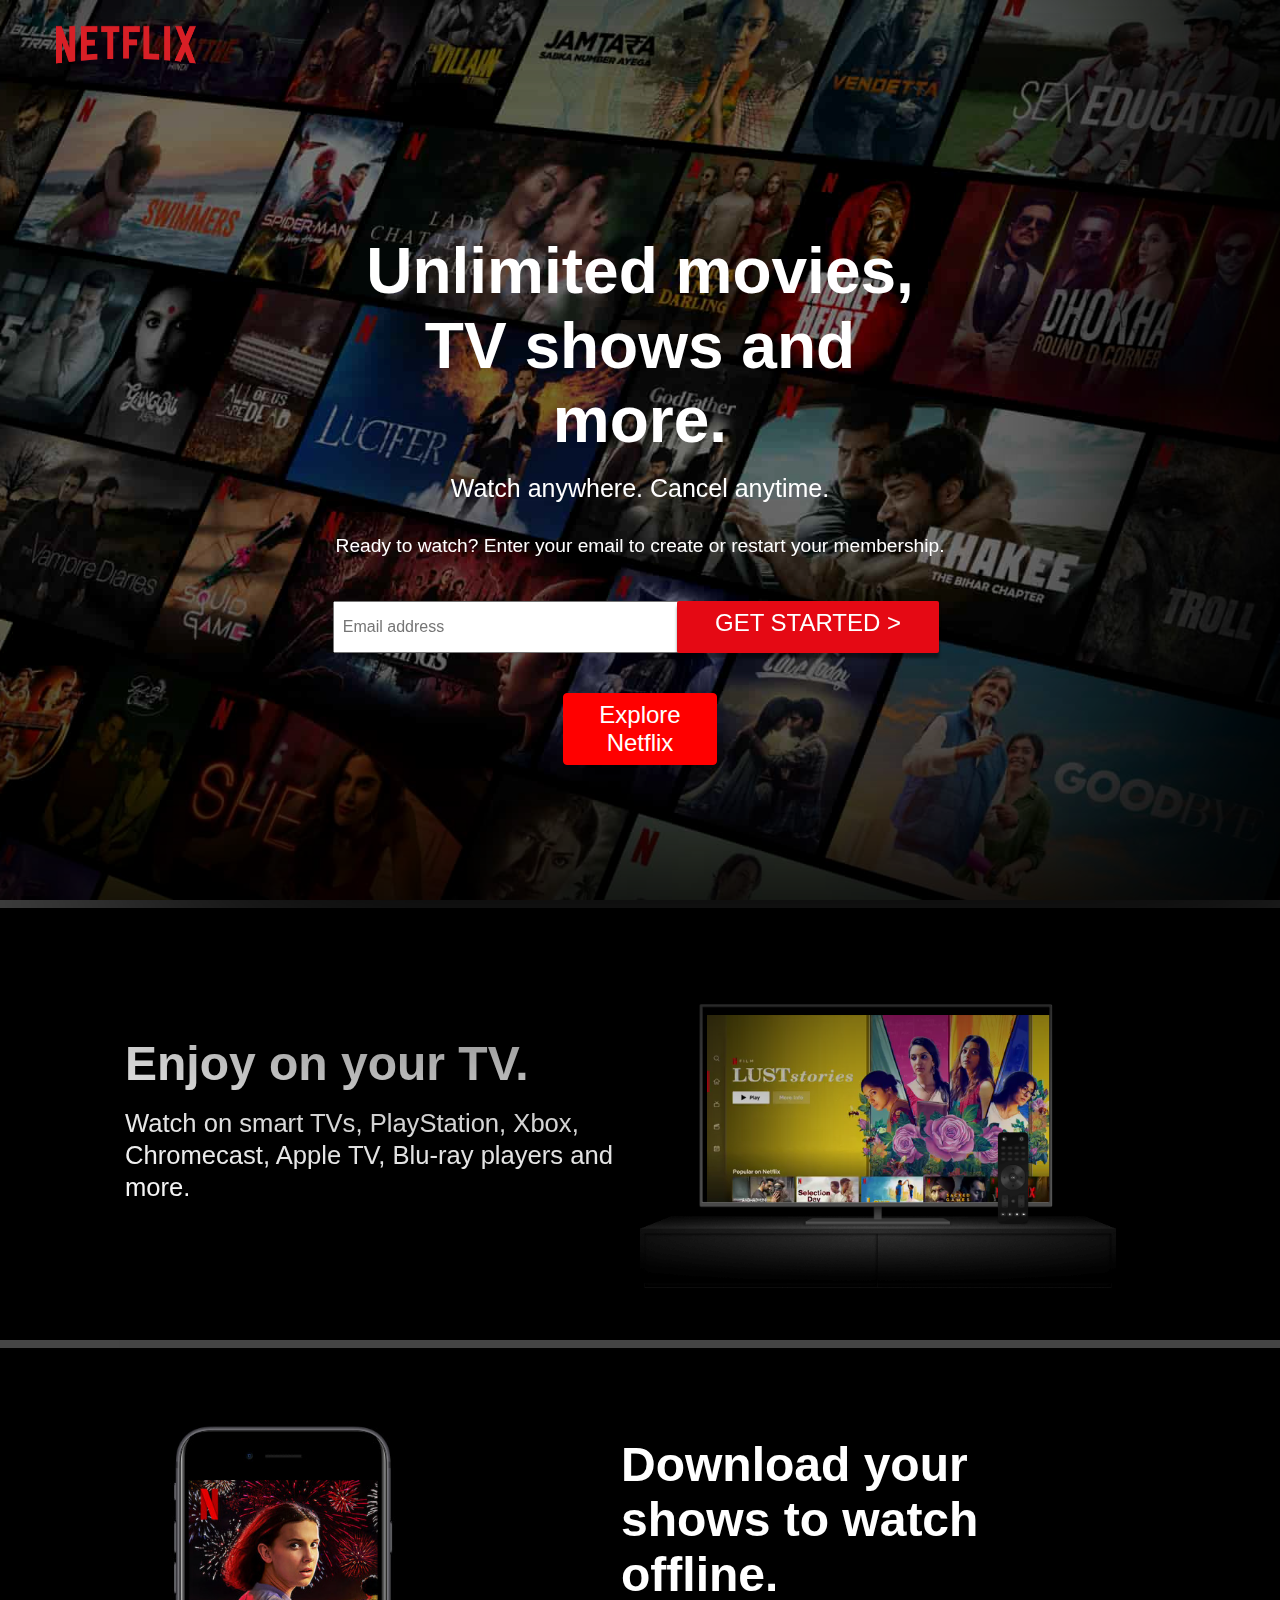
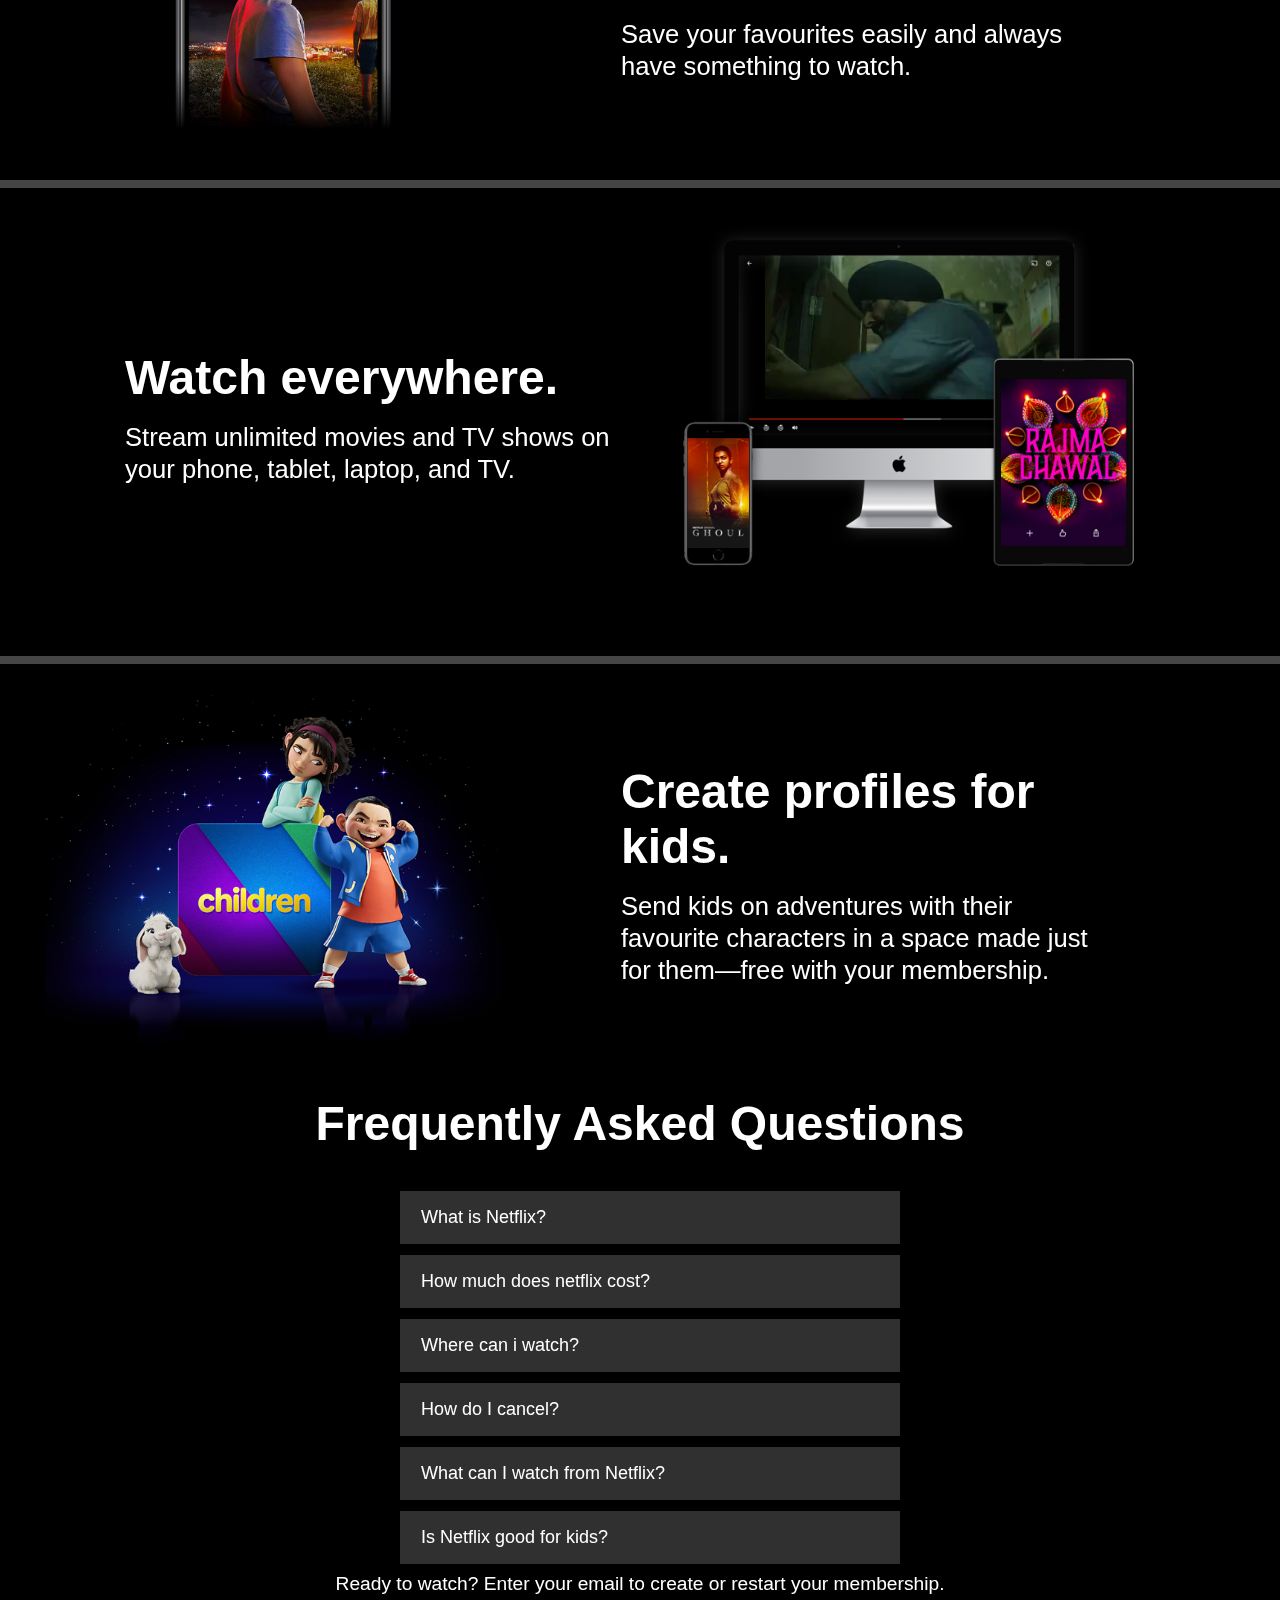
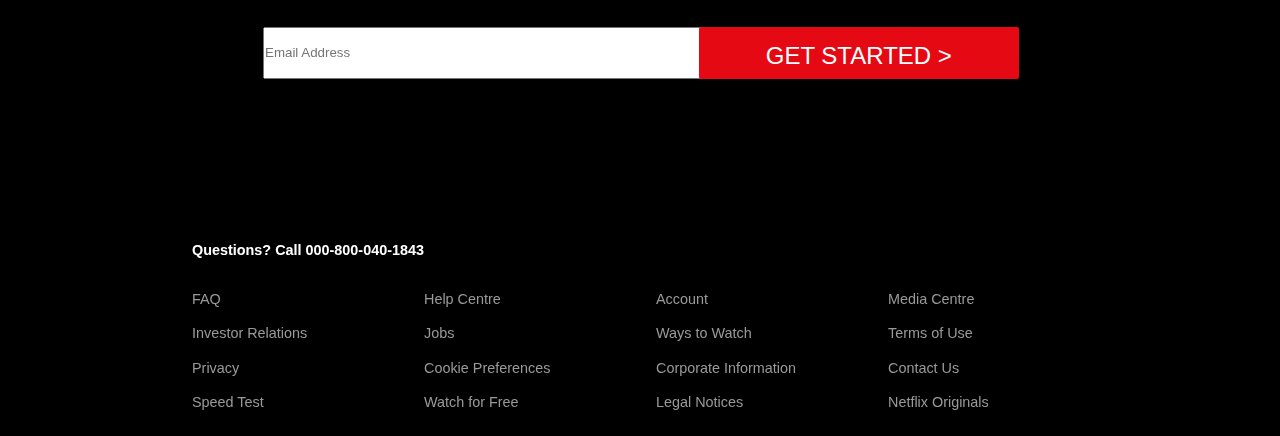
==== index.html @ 0d0150f9 "first commit" ====
<!DOCTYPE html>
<html lang="en">

<head>
    <meta charset="UTF-8">
    <meta name="viewport" content="width=device-width, initial-scale=1.0">
    <link rel="stylesheet" href="static/styleindex.css">
    <link rel="shortcut icon" href="static/icon.png" type="images/x-icon" />
    <title>Welcome to Netflix</title>
</head>

<body>
    <header class="showcase">

        <div class="showcase-top">
            <img src="static/logo.png" alt="Netflix Logo">
            <button class="btn btn-rounded" onclick="login()">Sign In</button>
        </div>
        <div class="showcase-content">
            <h1>Unlimited movies, TV shows and more.</h1>
            <h3>Watch anywhere. Cancel anytime.</h3>
            <p>Ready to watch? Enter your email to create or restart your membership.</p>
            <input type="email" name="email" id="mail" placeholder="Email address">
            <a href="#" class="btn btn-lg">GET STARTED ></a>

        </div>
        <div class="showcase-bottom">
            <button class="btn1" onclick="newpage()">
                Explore Netflix
            </button>

        </div>
    </header>

    <section class="style-cards">

        <div class="card-1">
            <div class="desc-1">
                <h1>Enjoy on your TV.</h1>
                <h3>Watch on smart TVs, PlayStation, Xbox, Chromecast, Apple TV, Blu-ray players and more.</h3>
            </div>
            <img src="static/tv.png" alt="Netflix TV">
            <video class="video-1" autoplay="" playsinline="" muted="" loop="">
                <source src="static/1.m4v" type="video/mp4">
            </video>
        </div>
        <div class="card-2">
            <img src="static/3.jpg" alt="Netflix Mobile">
            <div class="desc-2">
                <h1>Download your shows to watch offline.</h1>
                <h3>Save your favourites easily and always have something to watch.</h3>
            </div>
        </div>
        <div class="card-3">
            <div class="desc-3">
                <h1>Watch everywhere.</h1>
                <h3>Stream unlimited movies and TV shows on your phone, tablet, laptop, and TV.</h3>
            </div>
            <img src="static/4.png" alt="Device-Pile-In">
            <video class="video-2" autoplay="" playsinline="" muted="" loop="">
                <source src="static/2.m4v" type="video/mp4">
            </video>
        </div>
        <div class="card-0">
            <img src="static/2.jpg" alt="Netflix Mobile">
            <div class="desc-0">
                <h1>Create profiles for kids.</h1>
                <h3>Send kids on adventures with their favourite characters in a space made just for them—free with your
                    membership.</h3>
            </div>
        </div>
    </section>

    <section class="lastsec">
        <div class="faq">
            <h1>Frequently Asked Questions</h1>
          
            <div class="FAQ__list">
                <div class="FAQ__accordian">
                  <button class="FAQ__title">
                    What is Netflix?<i class="fal fa-plus"></i>
                  </button>
                  <div class="FAQ__visible">
                    <p>
                      Netflix is a streaming service that offers a wide variety of
                      award-winning TV shows, movies, anime, documentaries and more –
                      on thousands of internet-connected devices.
                    </p>
                    <p>
                      You can watch as much as you want, whenever you want, without a
                      single ad – all for one low monthly price. There's always
                      something new to discover, and new TV shows and movies are added
                      every week!
                    </p>
                  </div>
                </div>
                <div class="FAQ__accordian">
                  <button class="FAQ__title">
                    How much does netflix cost?<i class="fal fa-plus"></i>
                  </button>
                  <div class="FAQ__visible">
                    <p>
                      Watch Netflix on your smartphone, tablet, Smart TV, laptop, or
                      streaming device, all for one fixed monthly fee. Plans range
                      from ₹ 199 to ₹ 799 a month. No extra costs, no contracts.
                    </p>
                  </div>
                </div>
                <div class="FAQ__accordian">
                  <button class="FAQ__title">
                    Where can i watch?<i class="fal fa-plus"></i>
                  </button>
                  <div class="FAQ__visible">
                    <p>
                      Watch anywhere, anytime, on an unlimited number of devices. Sign
                      in with your Netflix account to watch instantly on the web at
                      netflix.com from your personal computer or on any
                      internet-connected device that offers the Netflix app, including
                      smart TVs, smartphones, tablets, streaming media players and
                      game consoles.
                    </p>
                    <p>
                      You can also download your favourite shows with the iOS,
                      Android, or Windows 10 app. Use downloads to watch while you're
                      on the go and without an internet connection. Take Netflix with
                      you anywhere.
                    </p>
                  </div>
                </div>
                <div class="FAQ__accordian">
                  <button class="FAQ__title">
                    How do I cancel?<i class="fal fa-plus"></i>
                  </button>
                  <div class="FAQ__visible">
                    <p>
                      Netflix is flexible. There are no annoying contracts and no commitments. You can easily cancel your account online in two clicks. There are no cancellation fees – start or stop your account anytime.
                    </p>
                  </div>
                </div>
                <div class="FAQ__accordian">
                  <button class="FAQ__title">
                    What can I watch from Netflix?<i class="fal fa-plus"></i>
                  </button>
                  <div class="FAQ__visible">
                    <p>
                      Netflix has an extensive library of feature films, documentaries, TV shows, anime, award-winning Netflix originals, and more. Watch as much as you want, anytime you want.
                    </p>
                  </div>
                </div>
                <div class="FAQ__accordian">
                  <button class="FAQ__title">
                    Is Netflix good for kids?<i class="fal fa-plus"></i>
                  </button>
                  <div class="FAQ__visible">
                    <p>The Netflix Kids experience is included in your membership to give parents control while kids enjoy family-friendly TV shows and films in their own space.</p>
                    <p>Kids profiles come with PIN-protected parental controls that let you restrict the maturity rating of content kids can watch and block specific titles you don’t want kids to see.</p>
                  </div>
                </div>
              </div>

            
            <p>Ready to watch? Enter your email to create or restart your membership.</p>
            <div class="input">
                <input type="email" name="email" placeholder="Email Address"
                    style="margin-left:170px; margin-top:24px;">
                <a href="#" class="btn2" style="margin-top:24px;"><button>GET STARTED ></button></a>
            </div>
        </div>
    </section>


    <footer class="footer">
        <p>Questions? Call 000-800-040-1843</p>
        <div class="footer-cols">

            <ul>
                <li><a href="#">FAQ</a></li>
                <li><a href="#">Investor Relations</a></li>
                <li><a href="#">Privacy</a></li>
                <li><a href="#">Speed Test</a></li>
            </ul>
            <ul>
                <li><a href="#">Help Centre</a></li>
                <li><a href="#">Jobs</a></li>
                <li><a href="#">Cookie Preferences</a></li>
                <li><a href="#">Watch for Free</a></li>
            </ul>
            <ul>
                <li><a href="#">Account</a></li>
                <li><a href="#">Ways to Watch</a></li>
                <li><a href="#">Corporate Information</a></li>
                <li><a href="#">Legal Notices</a></li>
            </ul>
            <ul>
                <li><a href="#">Media Centre</a></li>
                <li><a href="#">Terms of Use</a></li>
                <li><a href="#">Contact Us</a></li>
                <li><a href="#">Netflix Originals</a></li>
            </ul>
        </div>


    </footer>


    <script src="static/jsforindex.js">   </script>
</body>

</html>
---- static/styleindex.css ----
:root{
    --primary-color: #e50914;
    --dark-color: #141414;
    --light-color: #f4f4f4;
}

*{
    margin: 0;
    padding: 0;
}

body{
    font-family: Arial, Helvetica, sans-serif;
    background: #000000;
    color: #999999;
}

ul{
    list-style: none;
}

h1,h2,h3,h4{
    color: #ffffff;
}

h3{
    font-weight: lighter;
}

a{
    color: #ffffff;
    text-decoration: none;
}

p{
    margin: 0.5rem 0;
    font-weight: bold;
    color: #ffffff;
}

img{
    width: 100%;
}

.showcase{
    width: 100%;
    height: 100vh;
    position: relative;
    background: url("newcover.jpg") no-repeat center center/cover;
}

.showcase::after{
    content: "";
    position: absolute;
    top: 0;
    left: 0;
    width: 100%;
    height: 100%;
    z-index: 1;
    background: rgba(0, 0, 0, 0.4);
    box-shadow: 120px 100px 250px #000000 , inset -120px -100px 250px #000000;
}

.showcase-top{
    position: relative;
    z-index: 2;
    height: 90px;
}
.showcase-bottom{
    border-width: 10px;
    font-size: 6px;
    position: relative;
    margin: 0 30%;
    z-index: 4;
    display: flex;
    flex-direction: column;
    justify-content: center;
    text-align: center;
    align-items: center;
    margin-top: 7rem;
}
.showcase-top img{
    width: 140px;
    position: absolute;
    top: 50%;
    left: 0;
    transform: translate(40% , -50%);
}

.showcase-top a{
    position: absolute;
    top: 50%;
    right: 0;
    transform: translate(-60% , -50%);
}

.showcase-content{
    position: relative;
    margin: 0 26%;
    z-index: 2;
    display: flex;
    flex-direction: column;
    justify-content: center;
    text-align: center;
    align-items: center;
    margin-top: 9rem;
}

.showcase-content h1{
    font-weight: 700;
    font-size: 64px;
    margin: 0 30px;
    max-width: 800px;
    line-height: 74.5px;
}

.showcase-content h3{
    color: white;
    font-size: 25px;
    margin: 16px 0;
}

.showcase-content p{
    font-size: 19.2px;
    font-weight: 300;
    padding-top: 0.5rem;
    padding-bottom: 1rem;
}

.showcase-content input{
    position: absolute;
    left: 0;
    bottom: -8vh;
    width: 454px;
    height: 3rem;
    font-size: 1rem;
    padding-left: 0.5rem;
}

.btn{
    display: inline-block;
    background: var(--primary-color);
    color: white;
    padding: 0.5rem 1.2rem;
    font-size: 1rem;
    text-align: center;
    border: none;
    cursor: pointer;
    border-radius: 2px;
    margin-right: 0.5rem;
    outline: none;
    box-shadow: 0 5px 3px rgba(0, 0, 0, 0.45);
}

.btn:hover{
    opacity: 0.9;
}

.btn-rounded{
    border-radius: 5px;
    margin-left: 1380px;
    margin-top: 15px;
}

.showcase-content .btn-lg{
    position: absolute;
    right: 0;
    bottom: -8vh;
    padding: 0.5rem 1.2rem;
    font-size: 1.5rem;
    text-transform: uppercase;
    height: 36px;
    width: 14rem;
}

.card-0 , 
.card-1,
.card-2,
.card-3{
    border-top: 8px rgb(69, 69, 69) solid;
    padding: 50px;
}

.card-0{
    position: relative;
    display: inline-grid;
    grid-template-columns: 40% 50%;
    text-align: left;
    align-items: center;
    padding: 25px 45px 50px;
}

.desc-0{
    padding-left: 100px;
}

.card-1{
    position: relative;
    display: inline-grid;
    grid-template-columns: 50% 40%;
    text-align: left;
    align-items: center;
    padding: 25px 45px 50px;
}

.desc-1{
    padding-left: 80px;
}

.style-cards h1{
    font-size: 3rem;
    padding: 1rem;
    padding-left: 0;
}

.style-cards h3{
    font-size: 1.6rem;
    line-height: 2rem;
}

.card-1 video{
    position: relative;
    width: 100%;
    height: 54%;
    grid-column: 2/2;
    grid-row: 1/2;
    z-index: -1;
}

.card-1 img{
    grid-column: 2/2;
    grid-row: 1/2;
}

.card-2{
    position: relative;
    display: inline-grid;
    grid-template-columns: 40% 50%;
    text-align: left;
    align-items: center;
    padding: 25px 45px 50px;
}

.desc-2{
    padding-left: 100px;
}

.card-3{
    position: relative;
    display: inline-grid;
    grid-template-columns: 50% 40%;
    text-align: left;
    align-items: center;
    padding: 25px 45px 50px;
}

.desc-3{
    padding-left: 80px;
    padding-right: 20px;
}

.card-3 img{
    width: 110%;
    grid-column: 2/2;
    grid-row: 1/2;
}

.card-3 video{
    position: relative;
    top: -87px;
    left: 125px;
    width: 65%;
    height: 78%;
    grid-column: 2/2;
    grid-row: 1/2;
    z-index: -1;
}

.faq{
    text-align: center;
}

.faq h1{
    padding-bottom: 40px;
    font-size: 3rem;
}

.questions{
    display: flex;
    flex-direction: column;
    flex-basis: 40%;
    align-items: center;
}

.questions li{
    padding: 20px 30px;
    margin: 5px;
    font-size: 1.6rem;
    background-color: #303030;
    color: white;
    text-align: left;
    width: 50%;
}

.faq p{
    padding-top: 0px;
    font-size: 1.2rem;
    font-weight: 200;
}

.input{
    display: inline-grid;
    align-items: center;
    grid-template-columns: 50% 40%;
}

.input input{
    width: 600px;
    height: 3rem;
}

.input button{
    height: 3.25rem;
    width: 320px;
    left: 20px;
    text-align: center;
    background-color: var(--primary-color);
    font-size: 1.5rem;
    padding: 15px 32px;
    border: none;
    border-radius: 2px;
    color: white;
}

.footer{
    max-width: 70%;
    margin: 1rem auto;
    margin-top: 155px;
    overflow: auto;
}

.footer ,
.footer a{
    color: #999999;
    font-size: 0.9rem;
}

.footer p{
    margin-bottom: 1.5rem;
}

.footer .footer-cols{
    display: grid;
    grid-template-columns: repeat(4 , 1fr);
    grid-gap: 2rem;
}

.footer li{
    line-height: 2.4;
    
}



.FAQ__accordian {
    width: 100%;
  }
  .FAQ__title {
    width: 100%;
    display: flex;
    justify-content: space-between;
    padding: 15px 20px;
    font-size: 18px;
    background-color: #303030;
    border: 1px solid #303030;
    color: white;
  }
  
  .FAQ__visible {
    background-color: #303030;
    border-top: 1px solid black;
    max-height: 0;
    overflow: hidden;
    transition: max-height 0.5s ease-in-out;
  }
  
  .FAQ__visible > p {
    margin: 1rem;
  }
  .FAQ__list__container {
    border-top: 8px solid #222;
    padding: 2rem 0;
  }
  .FAQ__heading {
    font-size: 20px;
    text-align: center;
    font-weight: 600;
    margin: 1rem 3rem;
  }
  
  .FAQ__list {
    display: flex;
    flex-direction: column;
    justify-content: center;
    align-items: center;
    gap: 10px;
    margin-right: 380px;
    margin-left: 400px;

  }


  .btn1{

    background-color: red;
    color: white;
    height: 8vh;
    width: 12vw;
    font-size: 24px;
    border: 1px solid red;
    border-radius: 4px;

}
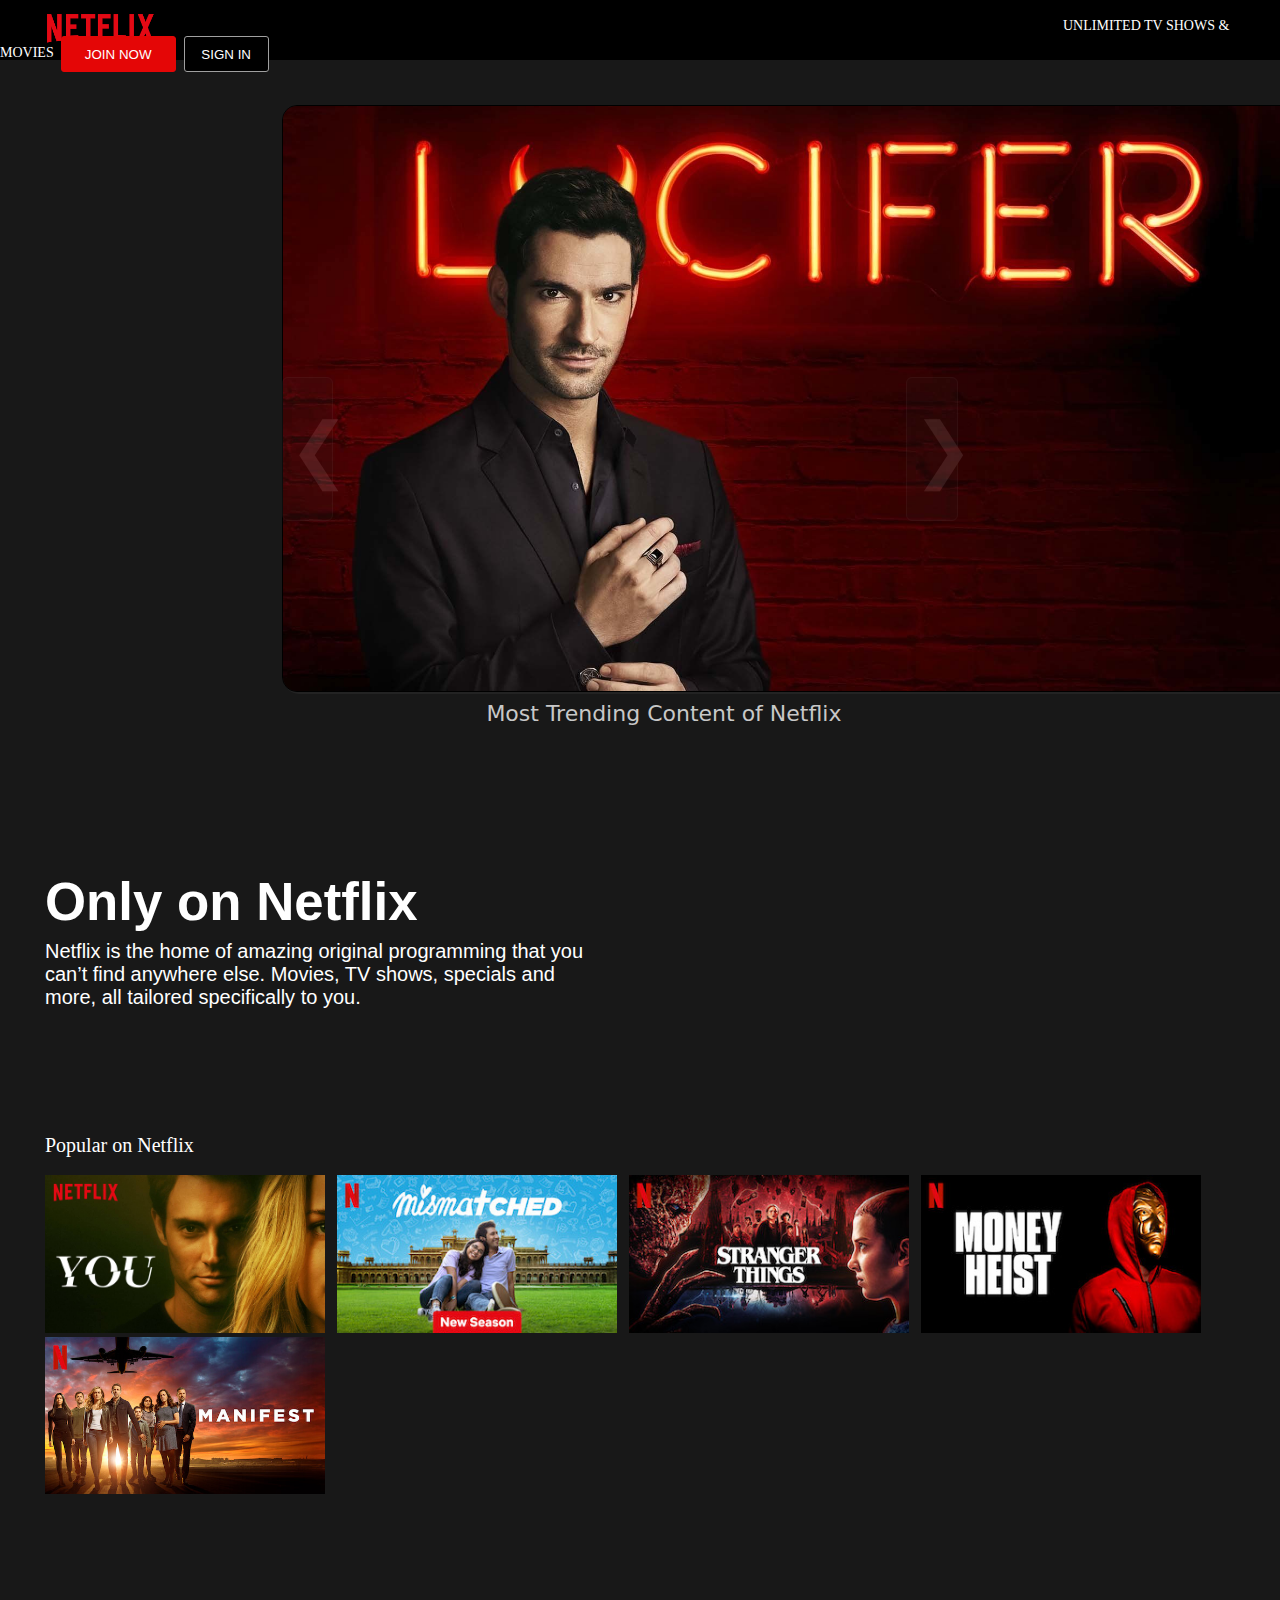
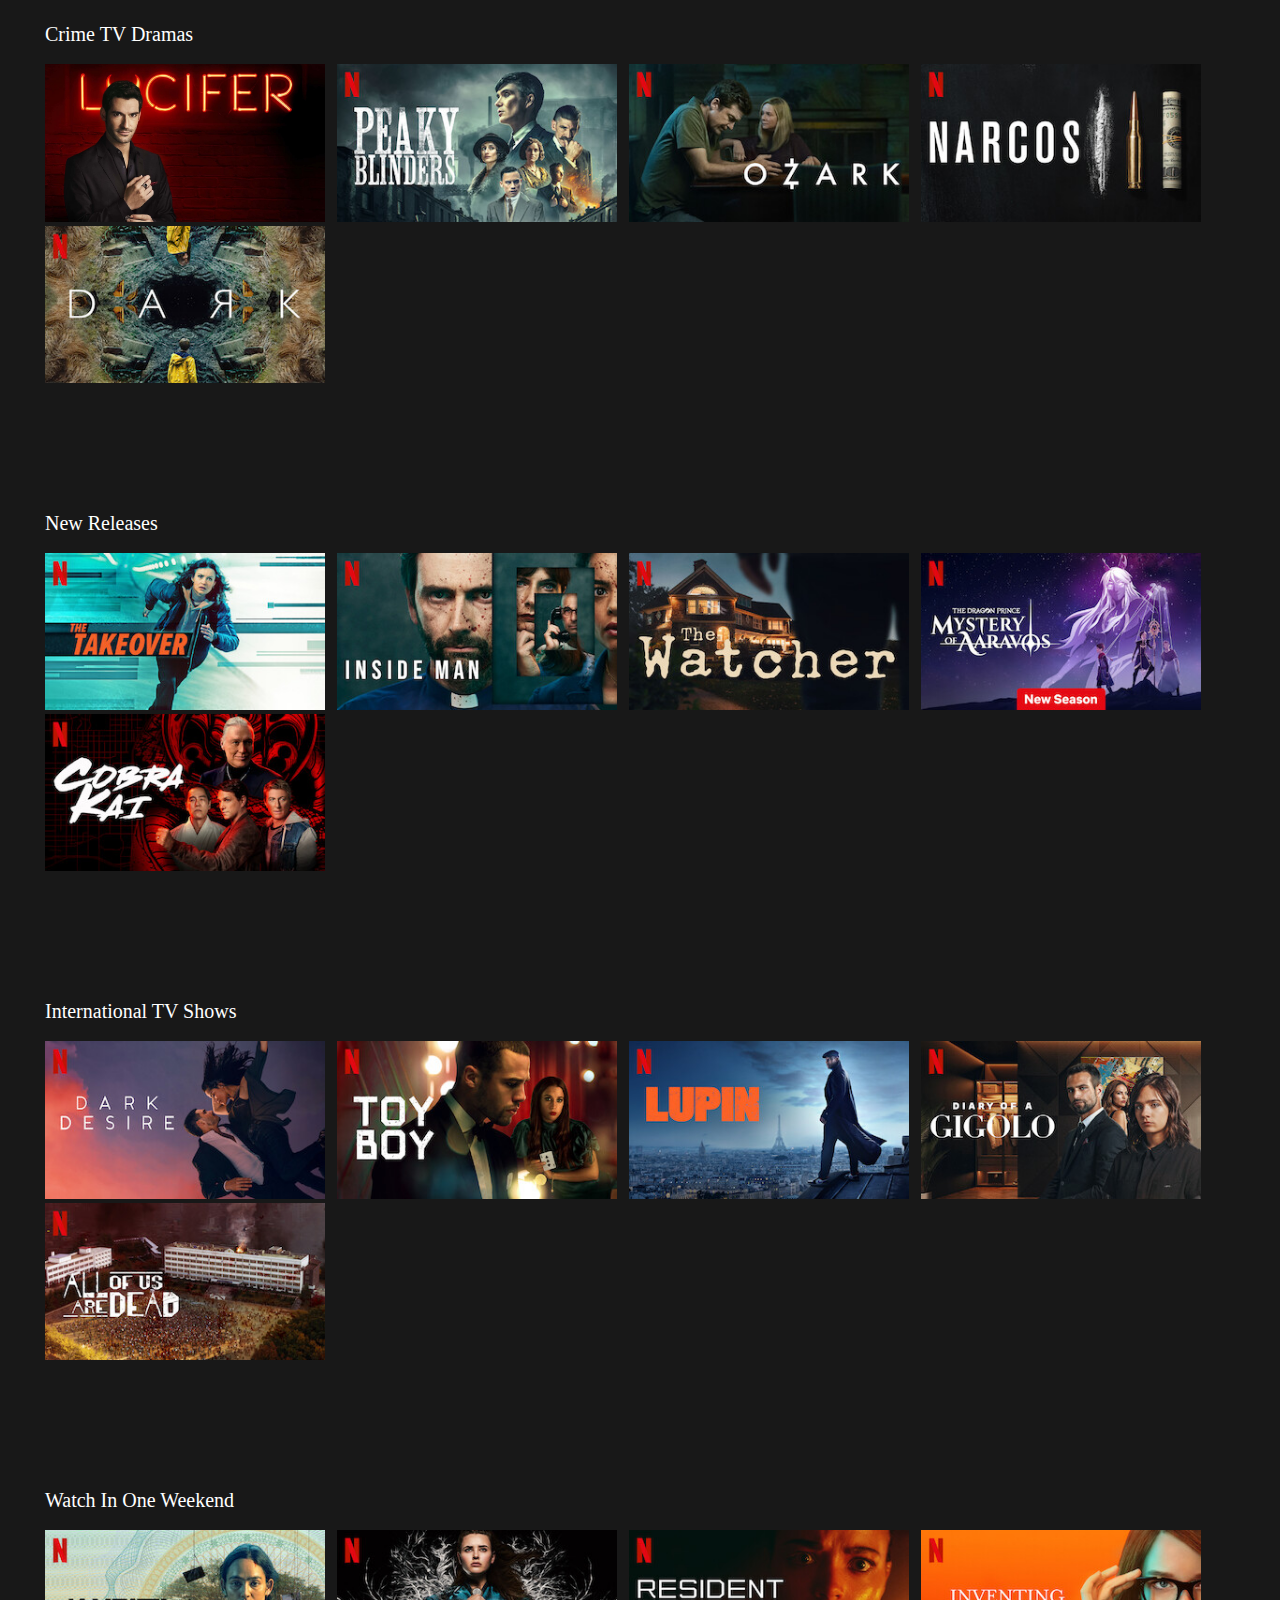
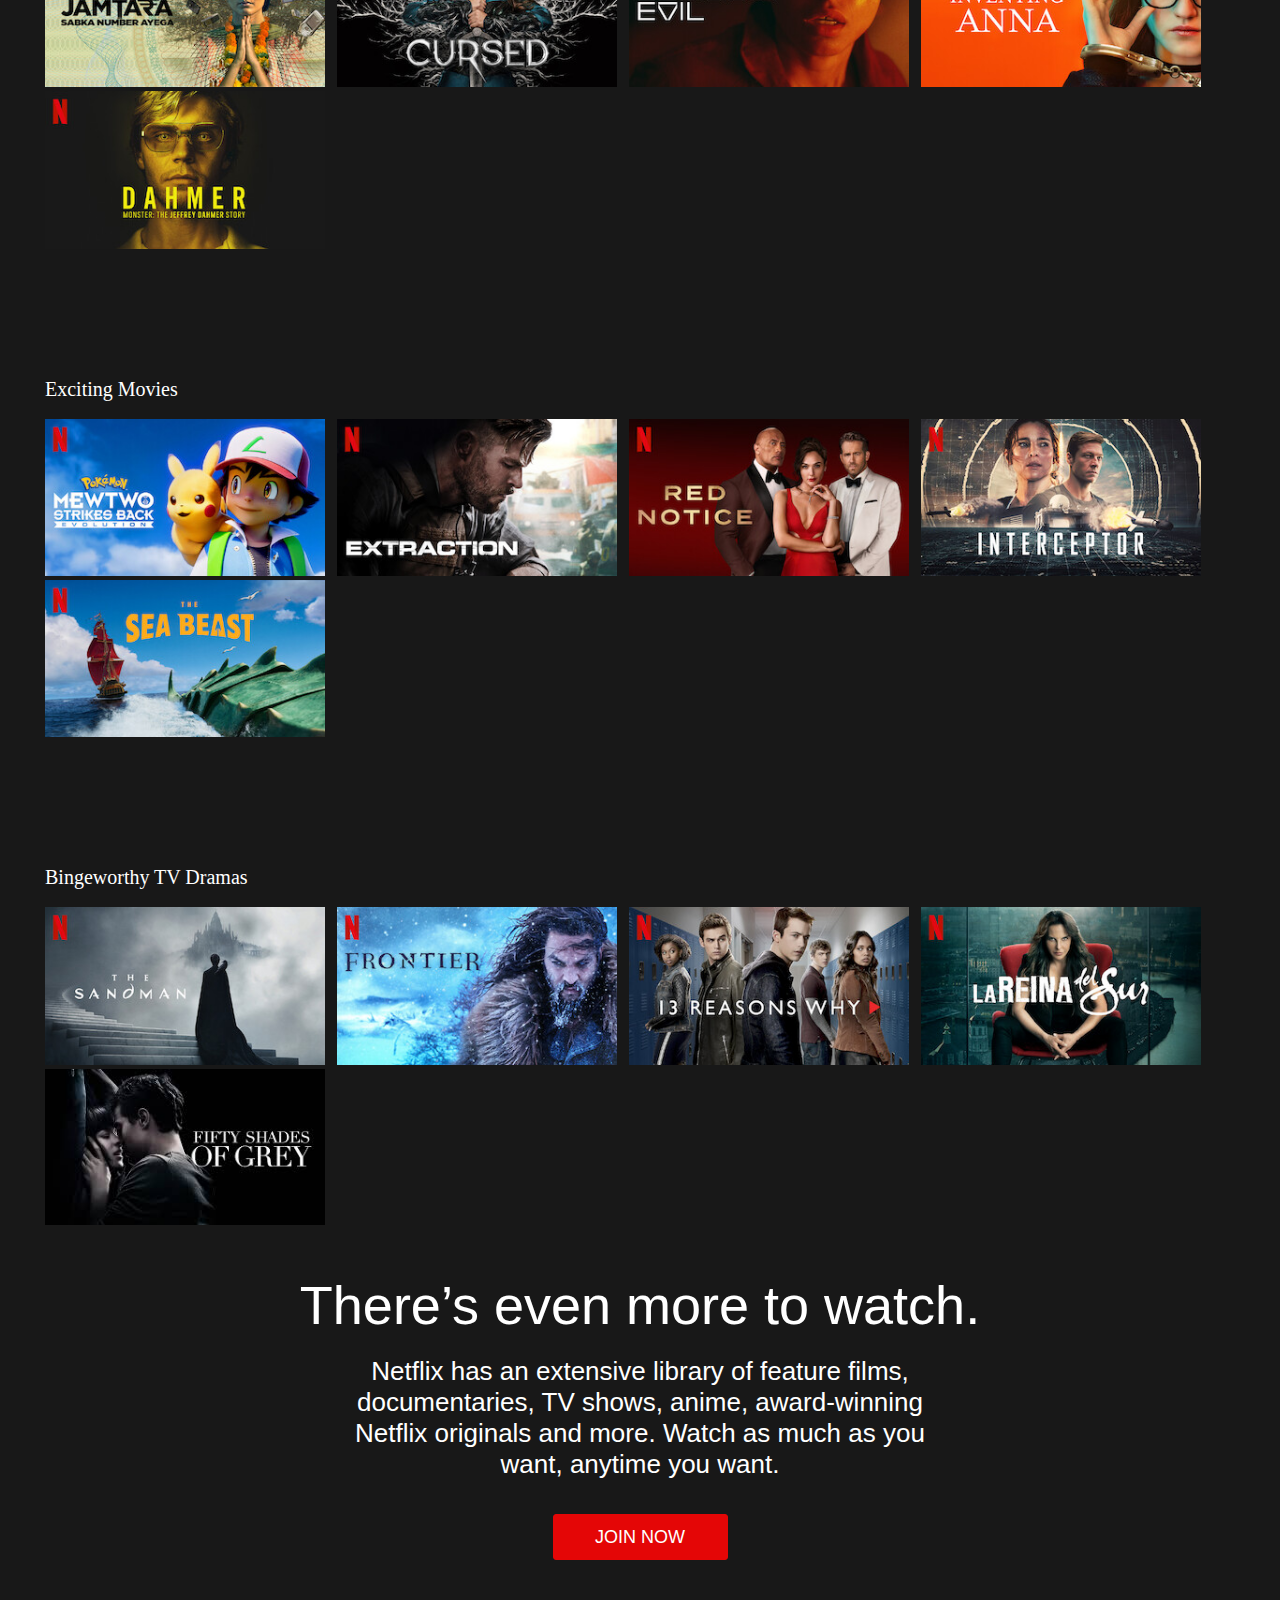
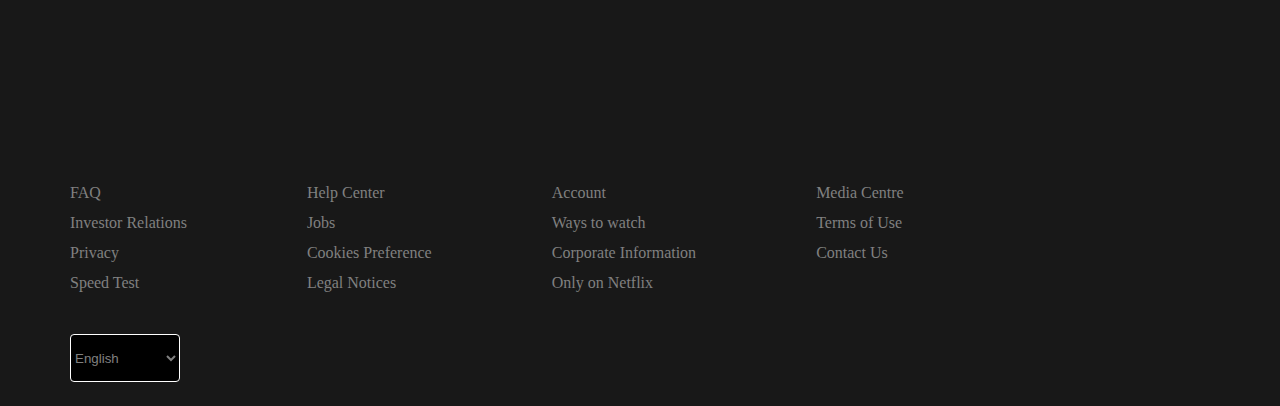
==== commit 1b7816e3: "new update" ====
--- a/index.html
+++ b/index.html
@@ -3,207 +3,348 @@
 
 <head>
     <meta charset="UTF-8">
+    <meta http-equiv="X-UA-Compatible" content="IE=edge">
     <meta name="viewport" content="width=device-width, initial-scale=1.0">
-    <link rel="stylesheet" href="static/styleindex.css">
+    <title>Welcome to Netflix-Explore Page</title>
+    <link rel="stylesheet" href="static/CSS/style1.css">
     <link rel="shortcut icon" href="static/icon.png" type="images/x-icon" />
-    <title>Welcome to Netflix</title>
+
+
+    <style>
+        .mySlides {
+
+
+
+            border: 1px solid black;
+
+            border-radius: 15px;
+            box-shadow: 2px 2px #232323;
+
+            height: 65vh;
+            
+
+            padding-top: 0vh;
+            margin-left: 22vw;
+            position: relative;
+            position: relative;
+            filter: brightness();
+
+            top: 5vh;
+     
+
+        }
+
+        .left {
+
+            background-color: rgb(45, 44, 44);
+            border: 1px solid gray;
+            border-radius: 6px;
+            color: white;
+            height: 16vh;
+            width: 4vw;
+            font-size: 8vh;
+            position: relative;
+            bottom: 30vh;
+            left: 22vw;
+            opacity: 0.1;
+        }
+
+        .right {
+
+            background-color: rgb(45, 44, 44);
+            border: 1px solid gray;
+            border-radius: 6px;
+            color: white;
+            height: 16vh;
+            width: 4vw;
+            font-size: 8vh;
+            position: relative;
+            bottom: 30vh;
+            left: 66.5vw;
+            opacity: 0.1;
+
+        }
+
+        #text{
+
+            font-size: 22px;
+            color: rgb(200, 200, 200);
+            font-family: system-ui, -apple-system, BlinkMacSystemFont, 'Segoe UI', Roboto, Oxygen, Ubuntu, Cantarell, 'Open Sans', 'Helvetica Neue', sans-serif;
+            padding-left: 38vw;
+		position:relative;
+		bottom:10vh;
+            
+        }
+    </style>
+
+
 </head>
 
 <body>
-    <header class="showcase">
-
-        <div class="showcase-top">
-            <img src="static/logo.png" alt="Netflix Logo">
-            <button class="btn btn-rounded" onclick="login()">Sign In</button>
+    <header>
+        <nav class="bar1">
+            <img src="static/netlogo.png" alt="no image" width=" 135px" id="img1">
+
+            <small id="txt1">UNLIMITED TV SHOWS & MOVIES</small>
+            <button class="btn1" onclick="joinpage()">JOIN NOW</button>
+            <button class="btn2" onclick="loginpage()">SIGN IN</button>
+        </nav>
+    </header>
+    <span >
+
+        <img class="mySlides" src="static/lucifer.jpg">
+        <video class="mySlides" src="static/Official Trailer _ Season 1 _ LUCIFER.mp4" autoplay muted></video>
+
+
+        <img class="mySlides" src="static/stranger.jpg">
+        <video class="mySlides" src="static/Stranger Things 4 _ Volume 2 Trailer _ Netflix.mp4" autoplay muted></video>
+        <img class="mySlides" src="static/you.jpg">
+        <video class="mySlides" src="static/y2mate.com - YOU  Trailer 2 HD  Netflix_720p.mp4" muted autoplay></video>
+        <img class="mySlides" src="static/manifest.jpg">
+        <video class="mySlides" src="static/Manifest_ Season 4 _ Official Trailer _ Netflix.mp4" autoplay muted></video>
+        <button class="left" onclick="plusDivs(-1)">&#10094;</button>
+        <button class="right" onclick="plusDivs(+1)">&#10095;</button>
+
+    </span>
+    <br>
+    <big id="text">Most Trending Content of Netflix</big>
+
+    <div class="box1">
+        <h1 style="font-size: 44px ; color: white ; font-family: Helvetica Neue,Helvetica,Arial,sans-serif;"> <big>Only
+                on Netflix </big></h1>
+        <p class="para1">
+            Netflix is the home of amazing original programming that you can’t find anywhere else. Movies, TV shows,
+            specials and more, all tailored specifically to you.
+        </p>
+    </div>
+
+    <div class="box2">
+        <big id="sub1">Popular on Netflix</big>
+        <br>
+        <br>
+        <span class="container1">
+            <a href="" style="padding-right: 8px ; " id="you"><img src="static/you.jpg" alt="no image" width="280vw"></a>
+            <a href="" style="padding-right: 8px ;"><img src="static/mismatched.jpg" alt="no image" width="280vw"></a>
+            <a href="" style="padding-right: 8px ;"><img src="static/strangerthing.jpg" alt="no image" width="280vw"></a>
+            <a href="" style="padding-right: 8px ;"><img src="static/money.jpg" alt="no image" width="280vw"></a>
+            <a href="" style="padding-right: 8px ;"><img src="static/manifest.jpg" alt="no image" width="280vw"></a>
+        </span>
+    </div>
+
+    <div class="box3">
+        <big id="sub2">Crime TV Dramas</big>
+        <br>
+        <br>
+        <span class="container">
+            <a href="" style="padding-right: 8px ; "><img src="static/lucifer.jpg" alt="no image" width="280vw"></a>
+            <a href="" style="padding-right: 8px ;"><img src="static/peaky.jpg" alt="no image" width="280vw"></a>
+            <a href="" style="padding-right: 8px ;"><img src="static/ozark.jpg" alt="no image" width="280vw"></a>
+            <a href="" style="padding-right: 8px ;"><img src="static/nacros.jpg" alt="no image" width="280vw"></a>
+            <a href="" style="padding-right: 8px ;"><img src="static/dark.jpg" alt="no image" width="280vw"></a>
+        </span>
+    </div>
+
+
+    <div class="box4">
+        <big id="sub3">New Releases</big>
+        <br>
+        <br>
+        <span class="container3">
+            <a href="" style="padding-right: 8px ; "><img src="static/takeover.jpg" alt="no image" width="280vw"></a>
+            <a href="" style="padding-right: 8px ;"><img src="static/inside.jpg" alt="no image" width="280vw"></a>
+            <a href="" style="padding-right: 8px ;"><img src="static/watcher.jpg" alt="no image" width="280vw"></a>
+            <a href="" style="padding-right: 8px ;"><img src="static/drgon.jpg" alt="no image" width="280vw"></a>
+            <a href="" style="padding-right: 8px ;"><img src="static/cobra.jpg" alt="no image" width="280vw"></a>
+        </span>
+    </div>
+
+    <div class="box5">
+        <big id="sub4">International TV Shows</big>
+        <br>
+        <br>
+        <span class="container">
+            <a href="" style="padding-right: 8px ; "><img src="static/desire.jpg" alt="no image" width="280vw"></a>
+            <a href="" style="padding-right: 8px ;"><img src="static/toyboy.jpg" alt="no image" width="280vw"></a>
+            <a href="" style="padding-right: 8px ;"><img src="static/lupin.jpg" alt="no image" width="280vw"></a>
+            <a href="" style="padding-right: 8px ;"><img src="static/diary.jpg" alt="no image" width="280vw"></a>
+            <a href="" style="padding-right: 8px ;"><img src="static/allof.jpg" alt="no image" width="280vw"></a>
+        </span>
+    </div>
+
+    <div class="box6">
+        <big id="sub5">Watch In One Weekend</big>
+        <br>
+        <br>
+        <span class="container">
+            <a href="" style="padding-right: 8px ; "><img src="static/jamtara.jpg" alt="no image" width="280vw"></a>
+            <a href="" style="padding-right: 8px ;"><img src="static/cursed.jpg" alt="no image" width="280vw"></a>
+            <a href="" style="padding-right: 8px ;"><img src="static/evil.jpg" alt="no image" width="280vw"></a>
+            <a href="" style="padding-right: 8px ;"><img src="static/anna.jpg" alt="no image" width="280vw"></a>
+            <a href="" style="padding-right: 8px ;"><img src="static/dahmer.jpg" alt="no image" width="280vw"></a>
+        </span>
+    </div>
+
+    <div class="box7">
+        <big id="sub6">Exciting Movies</big>
+        <br>
+        <br>
+        <span class="container">
+            <a href="" style="padding-right: 8px ; "><img src="static/pokemon.jpg" alt="no image" width="280vw"></a>
+            <a href="" style="padding-right: 8px ;"><img src="static/extraction.jpg" alt="no image" width="280vw"></a>
+            <a href="" style="padding-right: 8px ;"><img src="static/notice.jpg" alt="no image" width="280vw"></a>
+            <a href="" style="padding-right: 8px ;"><img src="static/inter.jpg" alt="no image" width="280vw"></a>
+            <a href="" style="padding-right: 8px ;"><img src="static/sea.jpg" alt="no image" width="280vw"></a>
+        </span>
+    </div>
+
+
+    <div class="box8">
+        <big id="sub7">Bingeworthy TV Dramas</big>
+        <br>
+        <br>
+        <span class="container">
+            <a href="" style="padding-right: 8px ; "><img src="static/sandman.jpg" alt="no image" width="280vw"></a>
+            <a href="" style="padding-right: 8px ;"><img src="static/frotier.jpg" alt="no image" width="280vw"></a>
+            <a href="" style="padding-right: 8px ;"><img src="static/reason.jpg" alt="no image" width="280vw"></a>
+            <a href="" style="padding-right: 8px ;"><img src="static/la.jpg" alt="no image" width="280vw"></a>
+            <a href="" style="padding-right: 8px ;"><img src="static/fifty.jpg" alt="no image" width="280vw"></a>
+        </span>
+    </div>
+
+    <div class="box9">
+        <center>
+            <big id="sub8">There’s even more to watch.</big>
+            <p class="para2">
+                Netflix has an extensive library of feature films, documentaries, TV shows, anime, award-winning Netflix
+                originals and more. Watch as much as you want, anytime you want.
+            </p>
+
+            <button class="btn3" onclick="joinpage()">JOIN NOW</button>
+        </center>
+
+    </div>
+
+
+    <footer>
+
+        <div class="box10">
+
+            <span class="block">
+
+                <a href="" style="color: gray;
+        text-decoration: none;  padding-bottom: 12px;">FAQ</a>
+                <a href="" style="color: gray;
+            text-decoration: none; padding-bottom: 12px;">Investor Relations</a>
+                <a href="" style="color: gray;
+        text-decoration: none; padding-bottom: 12px;">Privacy</a>
+                <a href="" style="color: gray;
+        text-decoration: none; padding-bottom: 12px;">Speed Test</a>
+
+            </span>
+            <span class="block">
+
+                <a href="" style="color: gray;
+        text-decoration: none; padding-bottom: 12px;">Help Center </a>
+                <a href="" style="color: gray;
+        text-decoration: none;   padding-bottom: 12px;">Jobs</a>
+                <a href="" style="color: gray;
+        text-decoration: none;  padding-bottom: 12px;">Cookies Preference</a>
+                <a href="" style="color: gray;
+        text-decoration: none;  padding-bottom: 12px;">Legal Notices</a>
+
+
+            </span>
+
+            <span class="block">
+                <a href="" style="color: gray;
+        text-decoration: none;  padding-bottom: 12px;">Account</a>
+                <a href="" style="color: gray;
+        text-decoration: none;  padding-bottom: 12px;">Ways to watch</a>
+                <a href="" style="color: gray;
+        text-decoration: none;  padding-bottom: 12px;">Corporate Information</a>
+                <a href="" style="color: gray;
+        text-decoration: none;  padding-bottom: 12px;">Only on Netflix</a>
+
+
+
+            </span>
+            <span class="block">
+
+                <a href="" style="color: gray;
+        text-decoration: none;  padding-bottom: 12px;">Media Centre</a>
+                <a href="" style="color: gray;
+        text-decoration: none; padding-bottom: 12px;">Terms of Use</a>
+                <a href="" style="color: gray;
+        text-decoration: none; padding-bottom: 12px;">Contact Us</a>
+
+            </span>
+
+
+
+
         </div>
-        <div class="showcase-content">
-            <h1>Unlimited movies, TV shows and more.</h1>
-            <h3>Watch anywhere. Cancel anytime.</h3>
-            <p>Ready to watch? Enter your email to create or restart your membership.</p>
-            <input type="email" name="email" id="mail" placeholder="Email address">
-            <a href="#" class="btn btn-lg">GET STARTED ></a>
-
-        </div>
-        <div class="showcase-bottom">
-            <button class="btn1" onclick="newpage()">
-                Explore Netflix
-            </button>
-
-        </div>
-    </header>
-
-    <section class="style-cards">
-
-        <div class="card-1">
-            <div class="desc-1">
-                <h1>Enjoy on your TV.</h1>
-                <h3>Watch on smart TVs, PlayStation, Xbox, Chromecast, Apple TV, Blu-ray players and more.</h3>
-            </div>
-            <img src="static/tv.png" alt="Netflix TV">
-            <video class="video-1" autoplay="" playsinline="" muted="" loop="">
-                <source src="static/1.m4v" type="video/mp4">
-            </video>
-        </div>
-        <div class="card-2">
-            <img src="static/3.jpg" alt="Netflix Mobile">
-            <div class="desc-2">
-                <h1>Download your shows to watch offline.</h1>
-                <h3>Save your favourites easily and always have something to watch.</h3>
-            </div>
-        </div>
-        <div class="card-3">
-            <div class="desc-3">
-                <h1>Watch everywhere.</h1>
-                <h3>Stream unlimited movies and TV shows on your phone, tablet, laptop, and TV.</h3>
-            </div>
-            <img src="static/4.png" alt="Device-Pile-In">
-            <video class="video-2" autoplay="" playsinline="" muted="" loop="">
-                <source src="static/2.m4v" type="video/mp4">
-            </video>
-        </div>
-        <div class="card-0">
-            <img src="static/2.jpg" alt="Netflix Mobile">
-            <div class="desc-0">
-                <h1>Create profiles for kids.</h1>
-                <h3>Send kids on adventures with their favourite characters in a space made just for them—free with your
-                    membership.</h3>
-            </div>
-        </div>
-    </section>
-
-    <section class="lastsec">
-        <div class="faq">
-            <h1>Frequently Asked Questions</h1>
-          
-            <div class="FAQ__list">
-                <div class="FAQ__accordian">
-                  <button class="FAQ__title">
-                    What is Netflix?<i class="fal fa-plus"></i>
-                  </button>
-                  <div class="FAQ__visible">
-                    <p>
-                      Netflix is a streaming service that offers a wide variety of
-                      award-winning TV shows, movies, anime, documentaries and more –
-                      on thousands of internet-connected devices.
-                    </p>
-                    <p>
-                      You can watch as much as you want, whenever you want, without a
-                      single ad – all for one low monthly price. There's always
-                      something new to discover, and new TV shows and movies are added
-                      every week!
-                    </p>
-                  </div>
-                </div>
-                <div class="FAQ__accordian">
-                  <button class="FAQ__title">
-                    How much does netflix cost?<i class="fal fa-plus"></i>
-                  </button>
-                  <div class="FAQ__visible">
-                    <p>
-                      Watch Netflix on your smartphone, tablet, Smart TV, laptop, or
-                      streaming device, all for one fixed monthly fee. Plans range
-                      from ₹ 199 to ₹ 799 a month. No extra costs, no contracts.
-                    </p>
-                  </div>
-                </div>
-                <div class="FAQ__accordian">
-                  <button class="FAQ__title">
-                    Where can i watch?<i class="fal fa-plus"></i>
-                  </button>
-                  <div class="FAQ__visible">
-                    <p>
-                      Watch anywhere, anytime, on an unlimited number of devices. Sign
-                      in with your Netflix account to watch instantly on the web at
-                      netflix.com from your personal computer or on any
-                      internet-connected device that offers the Netflix app, including
-                      smart TVs, smartphones, tablets, streaming media players and
-                      game consoles.
-                    </p>
-                    <p>
-                      You can also download your favourite shows with the iOS,
-                      Android, or Windows 10 app. Use downloads to watch while you're
-                      on the go and without an internet connection. Take Netflix with
-                      you anywhere.
-                    </p>
-                  </div>
-                </div>
-                <div class="FAQ__accordian">
-                  <button class="FAQ__title">
-                    How do I cancel?<i class="fal fa-plus"></i>
-                  </button>
-                  <div class="FAQ__visible">
-                    <p>
-                      Netflix is flexible. There are no annoying contracts and no commitments. You can easily cancel your account online in two clicks. There are no cancellation fees – start or stop your account anytime.
-                    </p>
-                  </div>
-                </div>
-                <div class="FAQ__accordian">
-                  <button class="FAQ__title">
-                    What can I watch from Netflix?<i class="fal fa-plus"></i>
-                  </button>
-                  <div class="FAQ__visible">
-                    <p>
-                      Netflix has an extensive library of feature films, documentaries, TV shows, anime, award-winning Netflix originals, and more. Watch as much as you want, anytime you want.
-                    </p>
-                  </div>
-                </div>
-                <div class="FAQ__accordian">
-                  <button class="FAQ__title">
-                    Is Netflix good for kids?<i class="fal fa-plus"></i>
-                  </button>
-                  <div class="FAQ__visible">
-                    <p>The Netflix Kids experience is included in your membership to give parents control while kids enjoy family-friendly TV shows and films in their own space.</p>
-                    <p>Kids profiles come with PIN-protected parental controls that let you restrict the maturity rating of content kids can watch and block specific titles you don’t want kids to see.</p>
-                  </div>
-                </div>
-              </div>
-
-            
-            <p>Ready to watch? Enter your email to create or restart your membership.</p>
-            <div class="input">
-                <input type="email" name="email" placeholder="Email Address"
-                    style="margin-left:170px; margin-top:24px;">
-                <a href="#" class="btn2" style="margin-top:24px;"><button>GET STARTED ></button></a>
-            </div>
-        </div>
-    </section>
-
-
-    <footer class="footer">
-        <p>Questions? Call 000-800-040-1843</p>
-        <div class="footer-cols">
-
-            <ul>
-                <li><a href="#">FAQ</a></li>
-                <li><a href="#">Investor Relations</a></li>
-                <li><a href="#">Privacy</a></li>
-                <li><a href="#">Speed Test</a></li>
-            </ul>
-            <ul>
-                <li><a href="#">Help Centre</a></li>
-                <li><a href="#">Jobs</a></li>
-                <li><a href="#">Cookie Preferences</a></li>
-                <li><a href="#">Watch for Free</a></li>
-            </ul>
-            <ul>
-                <li><a href="#">Account</a></li>
-                <li><a href="#">Ways to Watch</a></li>
-                <li><a href="#">Corporate Information</a></li>
-                <li><a href="#">Legal Notices</a></li>
-            </ul>
-            <ul>
-                <li><a href="#">Media Centre</a></li>
-                <li><a href="#">Terms of Use</a></li>
-                <li><a href="#">Contact Us</a></li>
-                <li><a href="#">Netflix Originals</a></li>
-            </ul>
-        </div>
-
-
+        <select name="language" id="lang">
+            <option value="english">English</option>
+            <option value="hindi">हिन्दी</option>
+        </select>
     </footer>
 
 
-    <script src="static/jsforindex.js">   </script>
+
+
+    <script src="static/JS/jsforexplore.js"></script>
+    <script> var slideIndex = 0;
+        var slideIndex = 1;
+        showDivs(slideIndex);
+
+        function plusDivs(n) {
+            showDivs(slideIndex += n);
+        }
+
+        function showDivs(n) {
+            var i;
+            var x = document.getElementsByClassName("mySlides");
+            if (n > x.length) { slideIndex = 1 }
+            if (n < 1) { slideIndex = x.length };
+            for (i = 0; i < x.length; i++) {
+                x[i].style.display = "none";
+            }
+            x[slideIndex - 1].style.display = "block";
+        }
+
+
+// var slideIndex = 0;
+// carousel();
+
+// function carousel() {
+//   var i;
+//   var x = document.getElementsByClassName("mySlides");
+//   for (i = 0; i < x.length; i++) {
+//     x[i].style.display = "none";
+//   }
+//   slideIndex++;
+//   if (slideIndex > x.length) {slideIndex = 1}
+//   x[slideIndex-1].style.display = "block";
+//   setTimeout(carousel, 2000); // Change image every 2 seconds
+// }
+    </script>
+
+    <script>
+        var slideIndex = 0;
+carousel();
+
+function carousel() {
+  var i;
+  var x = document.getElementsByClassName("mySlides");
+  for (i = 0; i < x.length; i++) {
+    x[i].style.display = "none";
+  }
+  slideIndex++;
+  if (slideIndex > x.length) {slideIndex = 1}
+  x[slideIndex-1].style.display = "block";
+  setTimeout(carousel, 6000); // Change image every 2 seconds
+}
+    </script>
 </body>
 
 </html>--- a/static/CSS/style1.css
+++ b/static/CSS/style1.css
@@ -0,0 +1,237 @@
+
+* {
+    margin: 0px;
+
+}
+
+body {
+    background-color: rgb(24, 24, 24);
+ 
+
+}
+
+.bar1 {
+
+    background-color: black;
+    color: white;
+    height: 60px;
+    width: 100vw;
+    position: static;
+
+
+}
+
+#img1 {
+    padding-left: 24px;
+    padding-right: 900px;
+    padding-top: 8px;
+    position: relative;
+    left: 8px;
+}
+
+.btn1 {
+    border: 1px solid rgb(228, 6, 6);
+    border-radius: 3px;
+    background-color: rgb(228, 6, 6);
+    color: white;
+    width: 115px;
+    height: 36px;
+    margin-bottom: 8px;
+    position: relative;
+    bottom: 16px;
+
+
+}
+
+.btn2 {
+    border: 1px solid rgb(160, 160, 160);
+    border-radius: 3px;
+    background-color: black;
+    color: white;
+    width: 85px;
+    height: 36px;
+    margin-bottom: 8px;
+    position: relative;
+    bottom: 16px;
+    left: 4px;
+
+}
+
+#txt1 {
+    font-size: 14px;
+    padding-right: 3px;
+    position: relative;
+    bottom: 18px;
+}
+
+.para1 {
+    color: white;
+    font-size: 20px;
+    width: 43vw;
+    font-family: Arial, Helvetica, sans-serif;
+    padding-top: 8px;
+}
+
+
+.box1 {
+
+    padding-top: 55px;
+    padding-left: 45px;
+    padding-bottom: 45px;
+}
+
+#sub1 {
+    color: white;
+    font-size: 20px;
+    padding-left: 0px;
+}
+
+
+.box2 {
+
+    padding-top: 80px;
+    padding-left: 45px;
+    padding-bottom: 45px;
+}
+
+.box3 {
+
+    padding-top: 80px;
+    padding-left: 45px;
+    padding-bottom: 45px;
+}
+
+#sub2 {
+    color: white;
+    font-size: 20px;
+    padding-left: 0px;
+}
+
+
+
+
+.box4 {
+
+    padding-top: 80px;
+    padding-left: 45px;
+    padding-bottom: 45px;
+}
+
+#sub3 {
+    color: white;
+    font-size: 20px;
+    padding-left: 0px;
+}
+
+.box5 {
+
+    padding-top: 80px;
+    padding-left: 45px;
+    padding-bottom: 45px;
+}
+
+#sub4 {
+    color: white;
+    font-size: 20px;
+    padding-left: 0px;
+}
+
+.box6 {
+
+    padding-top: 80px;
+    padding-left: 45px;
+    padding-bottom: 45px;
+}
+
+#sub5 {
+    color: white;
+    font-size: 20px;
+    padding-left: 0px;
+}
+
+.box7 {
+
+    padding-top: 80px;
+    padding-left: 45px;
+    padding-bottom: 45px;
+}
+
+#sub6 {
+    color: white;
+    font-size: 20px;
+    padding-left: 0px;
+}
+
+.box8 {
+
+    padding-top: 80px;
+    padding-left: 45px;
+    padding-bottom: 45px;
+}
+
+#sub7 {
+    color: white;
+    font-size: 20px;
+    padding-left: 0px;
+}
+
+#sub8 {
+    color: white;
+    font-size: 6vh;
+    font-family: 'Gill Sans', 'Gill Sans MT', Calibri, 'Trebuchet MS', sans-serif;
+}
+
+.para2 {
+    color: white;
+    font-size: 26px;
+    padding-top: 20px;
+    padding-left: 26vw;
+    padding-right: 26vw;
+    padding-bottom: 50px;
+    font-family: 'Gill Sans', 'Gill Sans MT', Calibri, 'Trebuchet MS', sans-serif;
+}
+
+.btn3 {
+    border: 1px solid rgb(228, 6, 6);
+    border-radius: 3px;
+    background-color: rgb(228, 6, 6);
+    color: white;
+    width: 175px;
+    height: 46px;
+    margin-bottom: 8px;
+    position: relative;
+    bottom: 16px;
+    font-size: 18px;
+
+
+}
+
+.box10 {
+
+    padding-left: 70px;
+    padding-top: 100px;
+
+    display: flex;
+    flex-direction: row;
+
+}
+
+.block {
+    padding-right: 120px;
+    padding-top: 100px;
+    padding-bottom: 30px;
+    display: flex;
+    flex-direction: column;
+}
+
+
+#lang {
+    background-color: black;
+    border: 1px solid white;
+    border-radius: 4px;
+    color: gray;
+    height: 48px;
+    width: 110px;
+    margin-left: 70px;
+    margin-bottom: 24px;
+}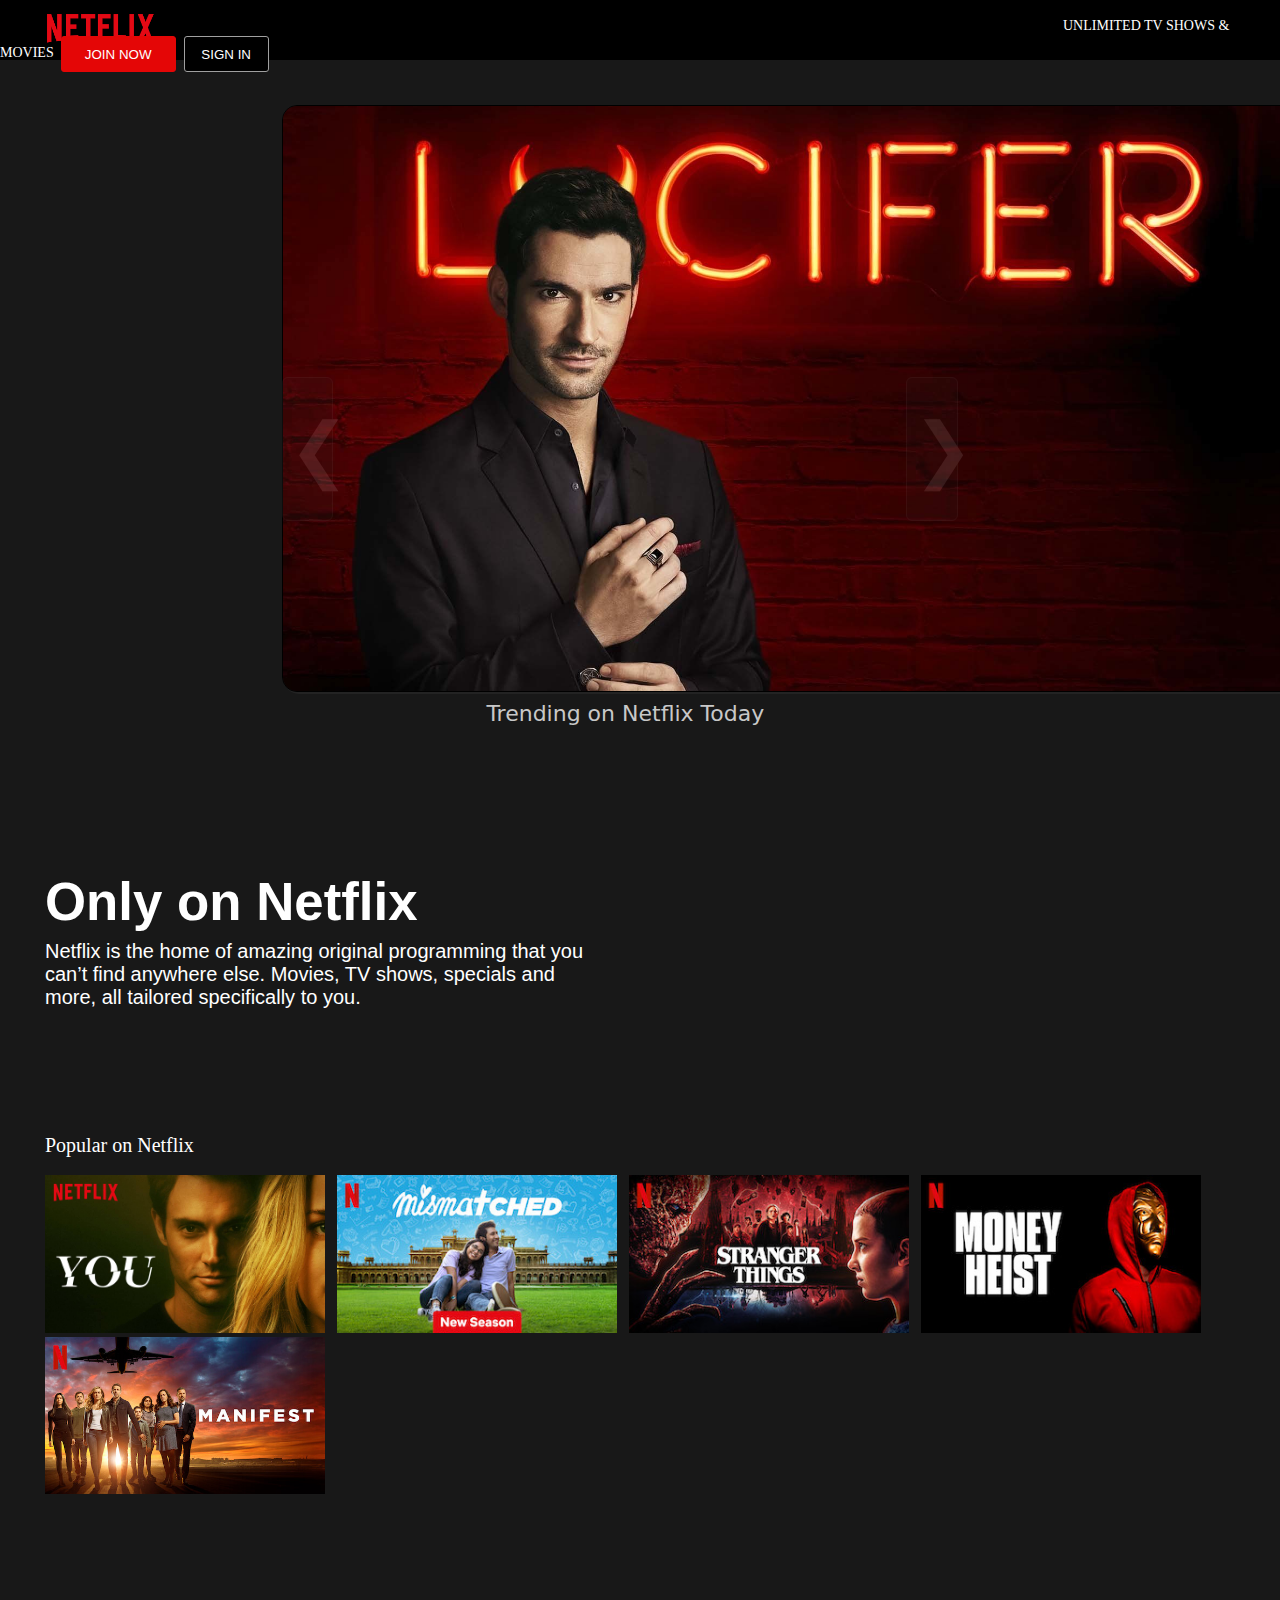
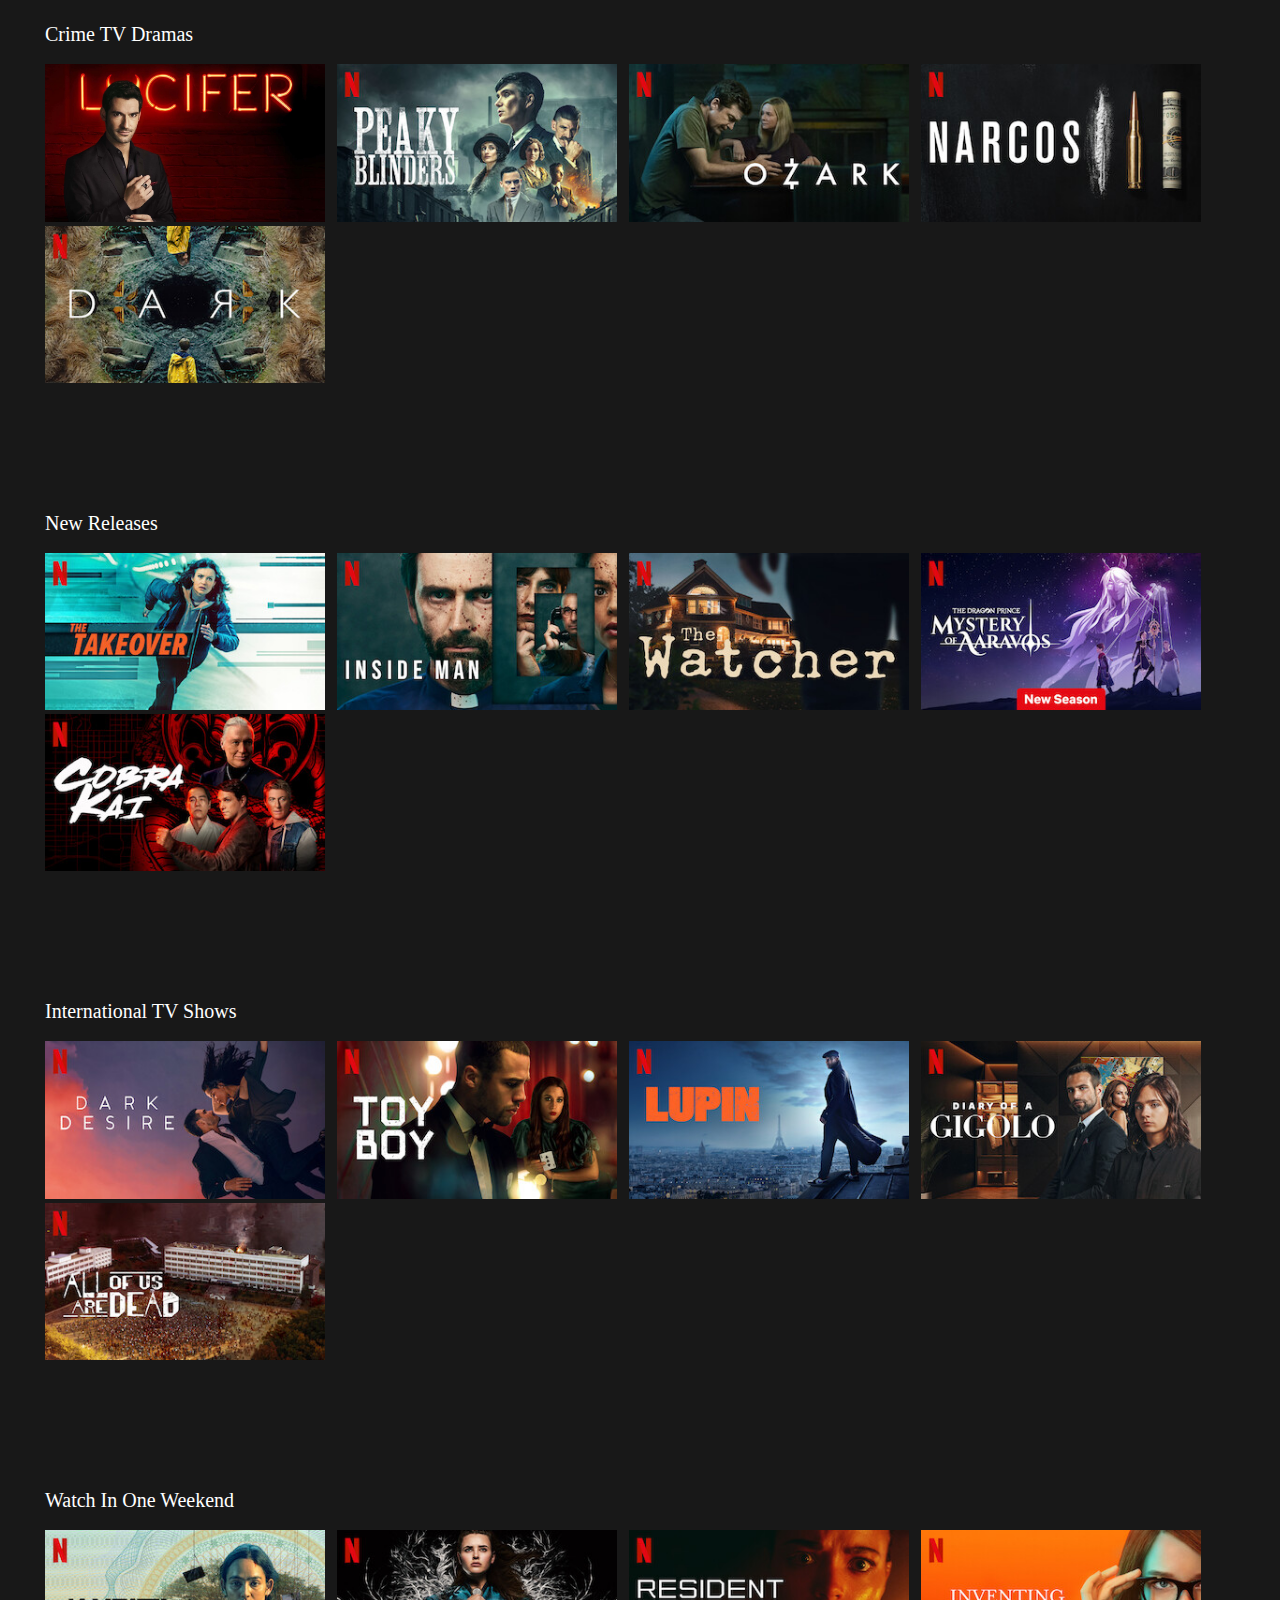
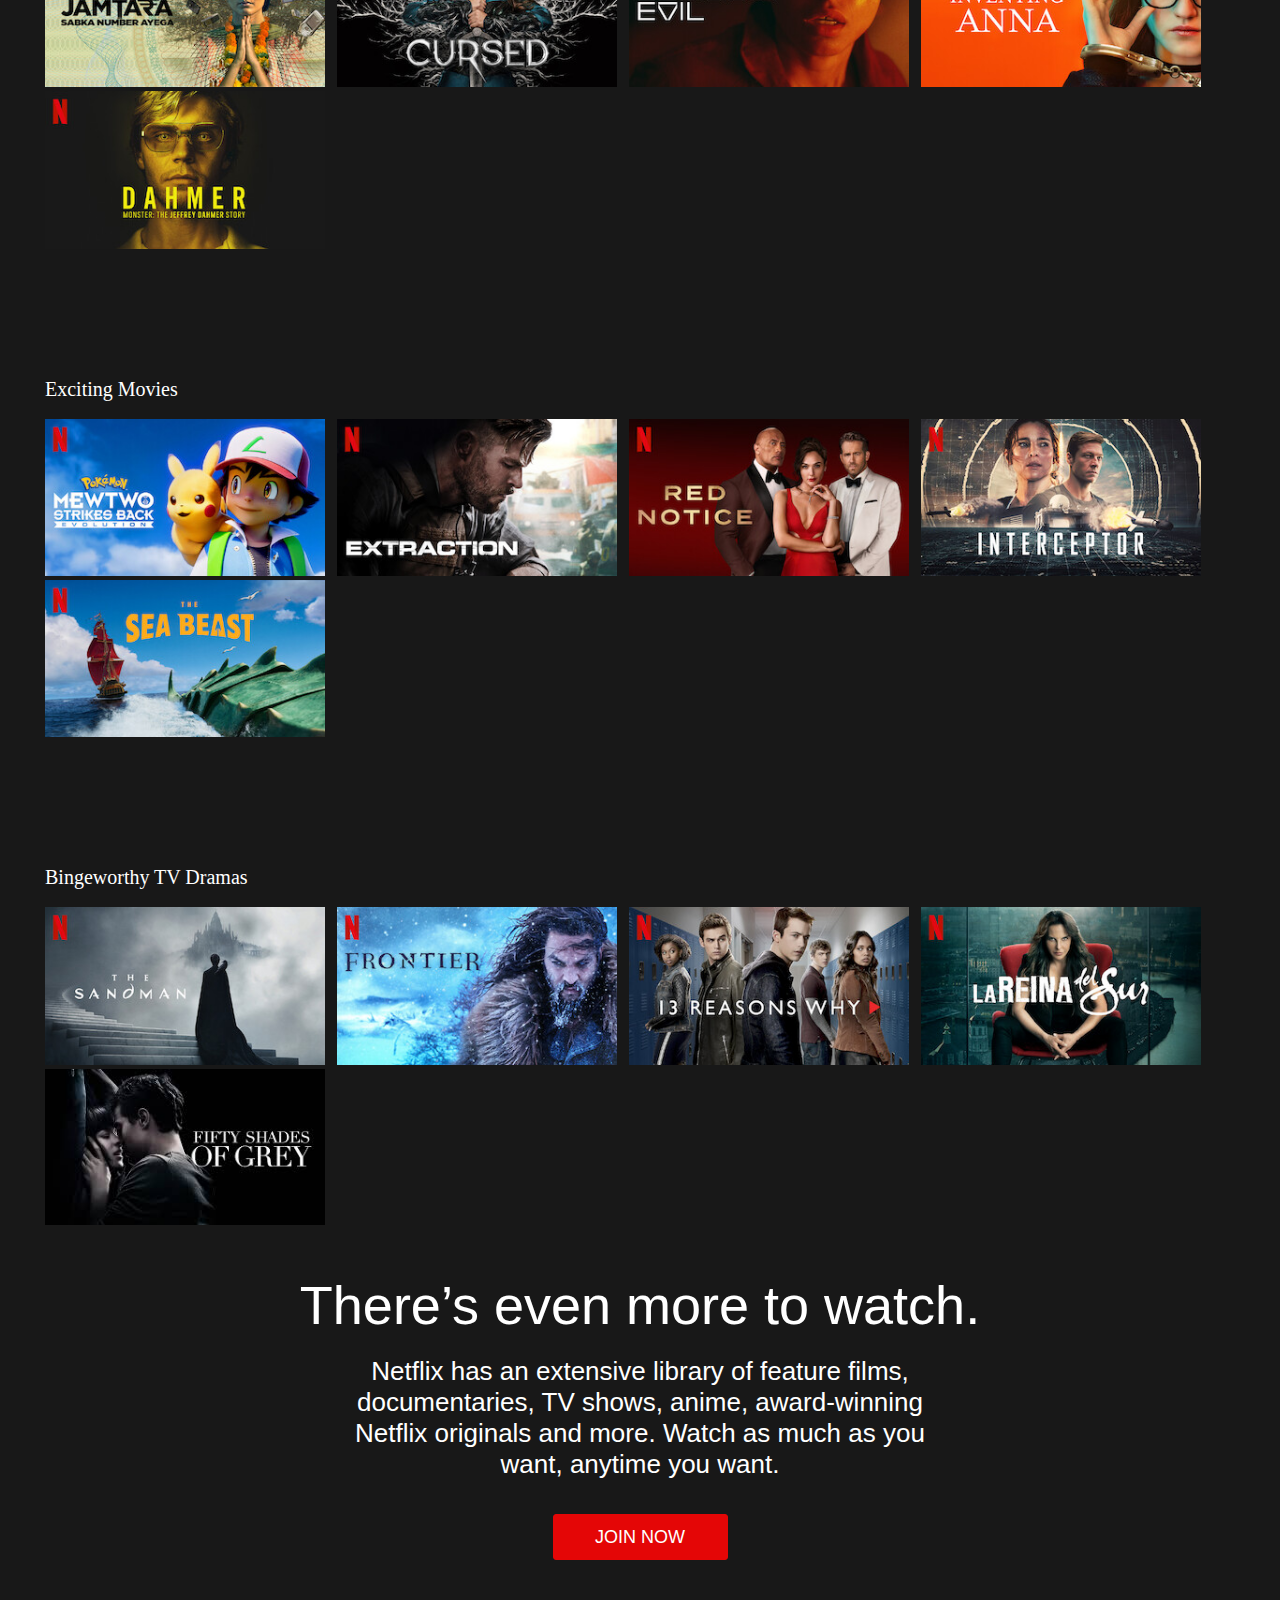
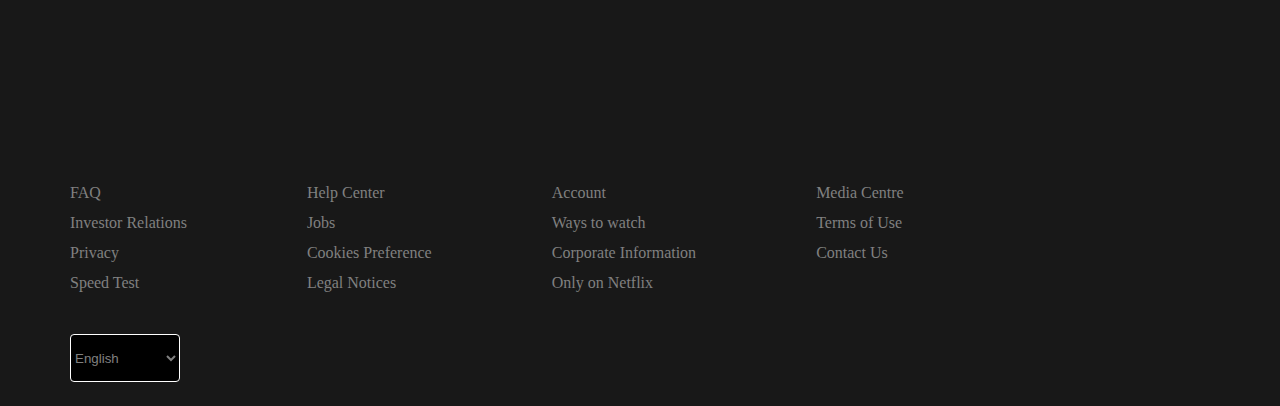
==== commit d990a458: "new version" ====
--- a/index.html
+++ b/index.html
@@ -107,7 +107,7 @@
 
     </span>
     <br>
-    <big id="text">Most Trending Content of Netflix</big>
+    <big id="text">Trending on Netflix Today</big>
 
     <div class="box1">
         <h1 style="font-size: 44px ; color: white ; font-family: Helvetica Neue,Helvetica,Arial,sans-serif;"> <big>Only
